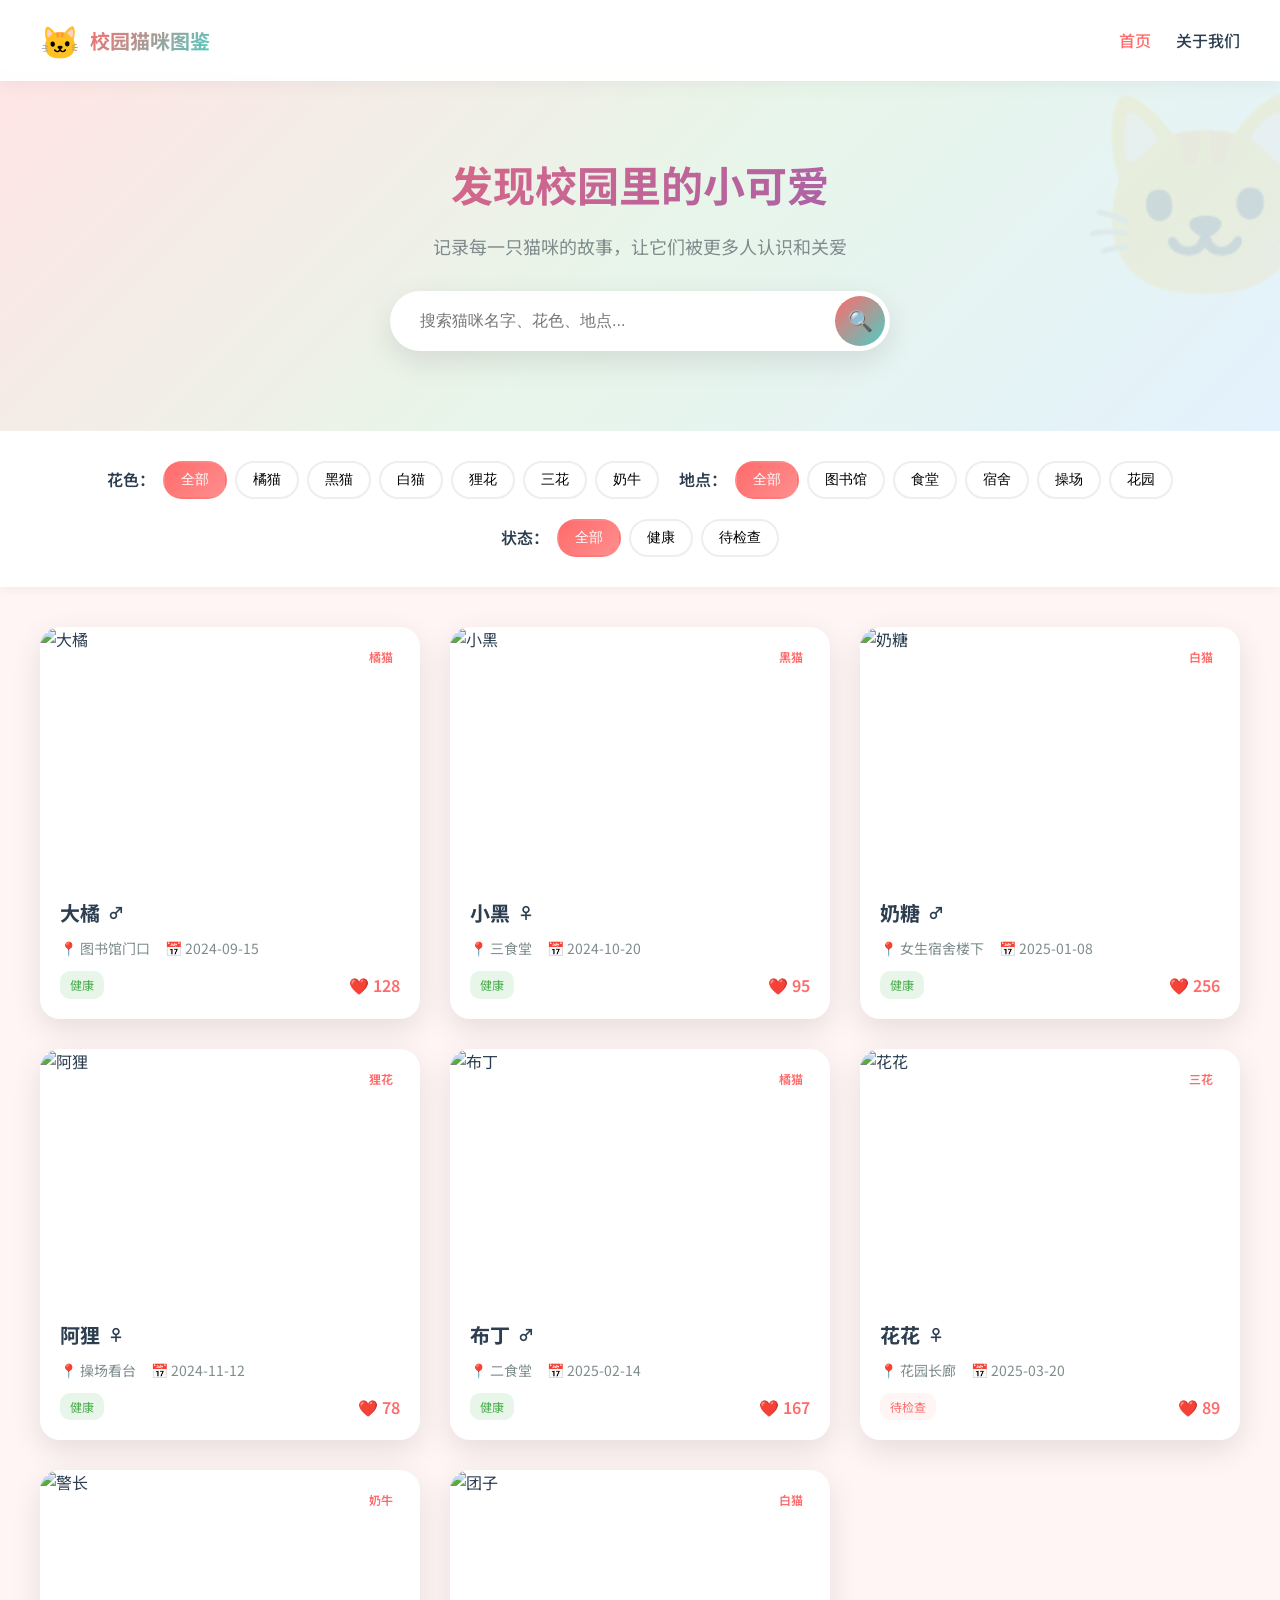
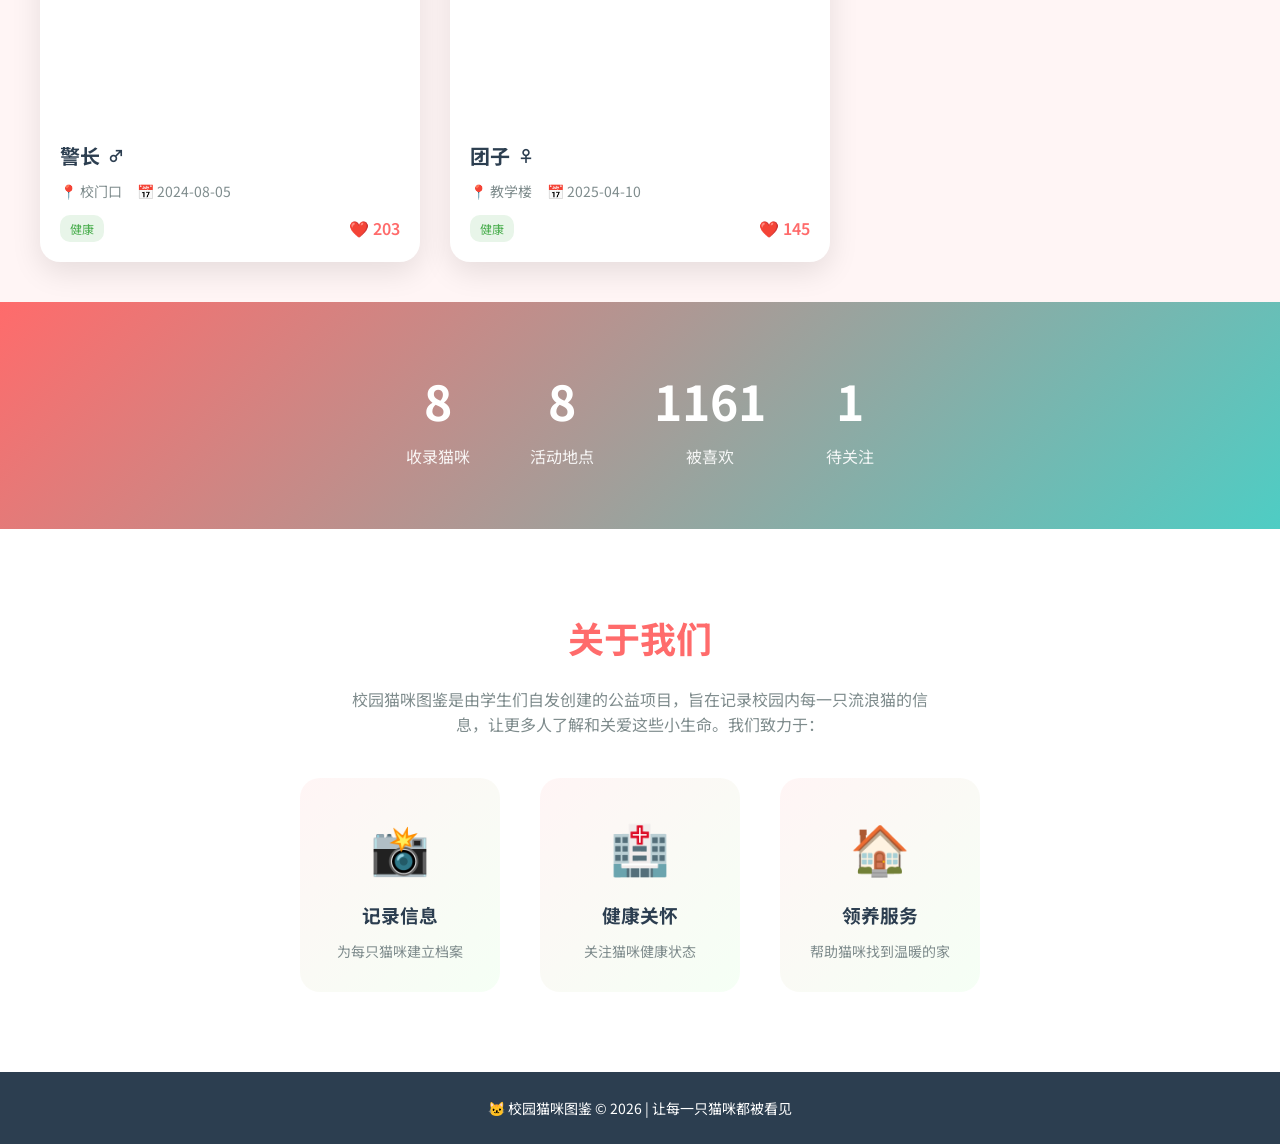
==== index.html @ b3ab3e17 "初始化猫咪图鉴项目" ====
<!DOCTYPE html>
<html lang="zh-CN">
<head>
    <meta charset="UTF-8">
    <meta name="viewport" content="width=device-width, initial-scale=1.0">
    <title>🐱 校园猫咪图鉴</title>
    <link rel="stylesheet" href="styles.css">
    <link href="https://fonts.googleapis.com/css2?family=Noto+Sans+SC:wght@300;400;500;700&display=swap" rel="stylesheet">
</head>
<body>
    <!-- 顶部导航 -->
    <nav class="navbar">
        <div class="nav-brand">
            <span class="logo">🐱</span>
            <h1>校园猫咪图鉴</h1>
        </div>
        <div class="nav-links">
            <a href="#home" class="active">首页</a>
            <a href="#about">关于我们</a>
        </div>
    </nav>

    <!-- 英雄区域 -->
    <section class="hero">
        <div class="hero-content">
            <h2>发现校园里的小可爱</h2>
            <p>记录每一只猫咪的故事，让它们被更多人认识和关爱</p>
            <div class="search-box">
                <input type="text" id="searchInput" placeholder="搜索猫咪名字、花色、地点...">
                <button onclick="searchCats()">🔍</button>
            </div>
        </div>
    </section>

    <!-- 筛选标签 -->
    <section class="filters">
        <div class="filter-group">
            <span class="filter-label">花色：</span>
            <button class="filter-tag active" data-filter="color" data-value="all">全部</button>
            <button class="filter-tag" data-filter="color" data-value="橘猫">橘猫</button>
            <button class="filter-tag" data-filter="color" data-value="黑猫">黑猫</button>
            <button class="filter-tag" data-filter="color" data-value="白猫">白猫</button>
            <button class="filter-tag" data-filter="color" data-value="狸花">狸花</button>
            <button class="filter-tag" data-filter="color" data-value="三花">三花</button>
            <button class="filter-tag" data-filter="color" data-value="奶牛">奶牛</button>
        </div>
        <div class="filter-group">
            <span class="filter-label">地点：</span>
            <button class="filter-tag active" data-filter="location" data-value="all">全部</button>
            <button class="filter-tag" data-filter="location" data-value="图书馆">图书馆</button>
            <button class="filter-tag" data-filter="location" data-value="食堂">食堂</button>
            <button class="filter-tag" data-filter="location" data-value="宿舍">宿舍</button>
            <button class="filter-tag" data-filter="location" data-value="操场">操场</button>
            <button class="filter-tag" data-filter="location" data-value="花园">花园</button>
        </div>
        <div class="filter-group">
            <span class="filter-label">状态：</span>
            <button class="filter-tag active" data-filter="status" data-value="all">全部</button>
            <button class="filter-tag" data-filter="status" data-value="健康">健康</button>
            <button class="filter-tag" data-filter="status" data-value="待检查">待检查</button>
        </div>
    </section>

    <!-- 猫咪卡片展示区 -->
    <section class="cat-grid" id="catGrid">
        <!-- 动态生成 -->
    </section>

    <!-- 猫咪详情弹窗 -->
    <div class="modal" id="catModal">
        <div class="modal-content">
            <button class="modal-close" onclick="closeModal()">&times;</button>
            <div class="modal-body">
                <div class="modal-image">
                    <img id="modalImage" src="" alt="">
                </div>
                <div class="modal-info">
                    <h2 id="modalName"></h2>
                    <div class="info-tags" id="modalTags"></div>
                    <div class="info-details">
                        <p><strong>📍 常出没：</strong><span id="modalLocation"></span></p>
                        <p><strong>🎨 花色：</strong><span id="modalColor"></span></p>
                        <p><strong>😊 性格：</strong><span id="modalPersonality"></span></p>
                        <p><strong>📅 发现时间：</strong><span id="modalDate"></span></p>
                        <p><strong>🏥 健康状态：</strong><span id="modalHealth"></span></p>
                    </div>
                    <div class="info-story">
                        <h3>📖 猫咪故事</h3>
                        <p id="modalStory"></p>
                    </div>
                    <div class="modal-actions">
                        <span class="likes-display">❤️ <span id="modalLikes">0</span> 人喜欢</span>
                    </div>
                </div>
            </div>
        </div>
    </div>

    <!-- 统计区域 -->
    <section class="stats">
        <div class="stat-item">
            <span class="stat-number" id="totalCats">0</span>
            <span class="stat-label">收录猫咪</span>
        </div>
        <div class="stat-item">
            <span class="stat-number" id="totalLocations">0</span>
            <span class="stat-label">活动地点</span>
        </div>
        <div class="stat-item">
            <span class="stat-number" id="totalLikes">0</span>
            <span class="stat-label">被喜欢</span>
        </div>
        <div class="stat-item">
            <span class="stat-number" id="totalAdopted">0</span>
            <span class="stat-label">待关注</span>
        </div>
    </section>

    <!-- 关于我们 -->
    <section class="about" id="about">
        <h2>关于我们</h2>
        <p>校园猫咪图鉴是由学生们自发创建的公益项目，旨在记录校园内每一只流浪猫的信息，让更多人了解和关爱这些小生命。我们致力于：</p>
        <div class="about-features">
            <div class="feature">
                <span class="feature-icon">📸</span>
                <h3>记录信息</h3>
                <p>为每只猫咪建立档案</p>
            </div>
            <div class="feature">
                <span class="feature-icon">🏥</span>
                <h3>健康关怀</h3>
                <p>关注猫咪健康状态</p>
            </div>
            <div class="feature">
                <span class="feature-icon">🏠</span>
                <h3>领养服务</h3>
                <p>帮助猫咪找到温暖的家</p>
            </div>
        </div>
    </section>

    <!-- 页脚 -->
    <footer>
        <p>🐱 校园猫咪图鉴 © 2026 | 让每一只猫咪都被看见</p>
    </footer>

    <script src="app.js"></script>
</body>
</html>
---- styles.css ----
* {
    margin: 0;
    padding: 0;
    box-sizing: border-box;
}

:root {
    --primary: #FF6B6B;
    --primary-dark: #ee5a5a;
    --secondary: #4ECDC4;
    --accent: #FFE66D;
    --bg: #FFF5F5;
    --card-bg: #FFFFFF;
    --text: #2C3E50;
    --text-light: #7F8C8D;
    --shadow: 0 10px 30px rgba(0,0,0,0.1);
    --radius: 20px;
}

body {
    font-family: 'Noto Sans SC', sans-serif;
    background: var(--bg);
    color: var(--text);
    line-height: 1.6;
}

/* 导航栏 */
.navbar {
    position: fixed;
    top: 0;
    left: 0;
    right: 0;
    background: rgba(255,255,255,0.95);
    -webkit-backdrop-filter: blur(10px);
    backdrop-filter: blur(10px);
    padding: 15px 40px;
    display: flex;
    justify-content: space-between;
    align-items: center;
    z-index: 1000;
    box-shadow: 0 2px 20px rgba(0,0,0,0.05);
}

.nav-brand {
    display: flex;
    align-items: center;
    gap: 10px;
}

.logo {
    font-size: 32px;
    animation: bounce 2s infinite;
}

@keyframes bounce {
    0%, 100% { transform: translateY(0); }
    50% { transform: translateY(-5px); }
}

.nav-brand h1 {
    font-size: 20px;
    font-weight: 700;
    background: linear-gradient(135deg, var(--primary), var(--secondary));
    -webkit-background-clip: text;
    -webkit-text-fill-color: transparent;
}

.nav-links {
    display: flex;
    align-items: center;
    gap: 25px;
}

.nav-links a {
    text-decoration: none;
    color: var(--text);
    font-weight: 500;
    transition: color 0.3s;
}

.nav-links a:hover,
.nav-links a.active {
    color: var(--primary);
}

.btn-add {
    background: linear-gradient(135deg, var(--primary), #FF8E8E);
    color: white;
    border: none;
    padding: 10px 20px;
    border-radius: 25px;
    font-weight: 600;
    cursor: pointer;
    transition: transform 0.3s, box-shadow 0.3s;
}

.btn-add:hover {
    transform: translateY(-2px);
    box-shadow: 0 5px 20px rgba(255,107,107,0.4);
}

/* 英雄区域 */
.hero {
    margin-top: 70px;
    padding: 80px 40px;
    background: linear-gradient(135deg, #FFE5E5 0%, #E8F5E9 50%, #E3F2FD 100%);
    text-align: center;
    position: relative;
    overflow: hidden;
}

.hero::before {
    content: '🐱';
    position: absolute;
    font-size: 200px;
    opacity: 0.1;
    top: -50px;
    right: -50px;
    animation: float 6s ease-in-out infinite;
}

@keyframes float {
    0%, 100% { transform: translateY(0) rotate(0deg); }
    50% { transform: translateY(-20px) rotate(10deg); }
}

.hero-content {
    position: relative;
    z-index: 1;
}

.hero h2 {
    font-size: 42px;
    font-weight: 700;
    margin-bottom: 15px;
    background: linear-gradient(135deg, var(--primary), #845EC2);
    -webkit-background-clip: text;
    -webkit-text-fill-color: transparent;
}

.hero p {
    font-size: 18px;
    color: var(--text-light);
    margin-bottom: 30px;
}

.search-box {
    display: flex;
    max-width: 500px;
    margin: 0 auto;
    background: white;
    border-radius: 50px;
    padding: 5px;
    box-shadow: var(--shadow);
}

.search-box input {
    flex: 1;
    border: none;
    padding: 15px 25px;
    font-size: 16px;
    border-radius: 50px;
    outline: none;
}

.search-box button {
    background: linear-gradient(135deg, var(--primary), var(--secondary));
    color: white;
    border: none;
    width: 50px;
    height: 50px;
    border-radius: 50%;
    font-size: 20px;
    cursor: pointer;
    transition: transform 0.3s;
}

.search-box button:hover {
    transform: scale(1.1);
}

/* 筛选标签 */
.filters {
    padding: 30px 40px;
    background: white;
    display: flex;
    flex-wrap: wrap;
    gap: 20px;
    justify-content: center;
    box-shadow: 0 2px 10px rgba(0,0,0,0.05);
}

.filter-group {
    display: flex;
    align-items: center;
    gap: 8px;
    flex-wrap: wrap;
}

.filter-label {
    font-weight: 600;
    color: var(--text);
}

.filter-tag {
    padding: 8px 16px;
    border: 2px solid #EEE;
    background: white;
    border-radius: 20px;
    cursor: pointer;
    transition: all 0.3s;
    font-size: 14px;
}

.filter-tag:hover {
    border-color: var(--primary);
    color: var(--primary);
}

.filter-tag.active {
    background: linear-gradient(135deg, var(--primary), #FF8E8E);
    color: white;
    border-color: transparent;
}

/* 猫咪卡片网格 */
.cat-grid {
    display: grid;
    grid-template-columns: repeat(auto-fill, minmax(280px, 1fr));
    gap: 30px;
    padding: 40px;
    max-width: 1400px;
    margin: 0 auto;
}

.cat-card {
    background: var(--card-bg);
    border-radius: var(--radius);
    overflow: hidden;
    box-shadow: var(--shadow);
    transition: all 0.4s cubic-bezier(0.175, 0.885, 0.32, 1.275);
    cursor: pointer;
    position: relative;
}

.cat-card:hover {
    transform: translateY(-10px) scale(1.02);
    box-shadow: 0 20px 40px rgba(0,0,0,0.15);
}

.cat-card .card-image {
    height: 250px;
    overflow: hidden;
    position: relative;
}

.cat-card .card-image img {
    width: 100%;
    height: 100%;
    object-fit: cover;
    transition: transform 0.5s;
}

.cat-card:hover .card-image img {
    transform: scale(1.1);
}

.cat-card .card-badge {
    position: absolute;
    top: 15px;
    right: 15px;
    background: rgba(255,255,255,0.9);
    -webkit-backdrop-filter: blur(5px);
    backdrop-filter: blur(5px);
    padding: 5px 12px;
    border-radius: 15px;
    font-size: 12px;
    font-weight: 600;
    color: var(--primary);
}

.cat-card .card-content {
    padding: 20px;
}

.cat-card .card-name {
    font-size: 20px;
    font-weight: 700;
    margin-bottom: 8px;
    display: flex;
    align-items: center;
    gap: 8px;
}

.cat-card .card-name .gender {
    font-size: 16px;
}

.cat-card .card-meta {
    display: flex;
    gap: 15px;
    color: var(--text-light);
    font-size: 14px;
    margin-bottom: 12px;
}

.cat-card .card-meta span {
    display: flex;
    align-items: center;
    gap: 4px;
}

.cat-card .card-tags {
    display: flex;
    gap: 8px;
    flex-wrap: wrap;
}

.cat-card .card-tag {
    padding: 4px 10px;
    background: #FFF5F5;
    color: var(--primary);
    border-radius: 10px;
    font-size: 12px;
}

.cat-card .card-tag.green {
    background: #E8F5E9;
    color: #4CAF50;
}

.cat-card .card-tag.blue {
    background: #E3F2FD;
    color: #2196F3;
}

.cat-card .card-likes {
    position: absolute;
    bottom: 20px;
    right: 20px;
    display: flex;
    align-items: center;
    gap: 5px;
    color: var(--primary);
    font-weight: 600;
}

/* 弹窗样式 */
.modal {
    display: none;
    position: fixed;
    top: 0;
    left: 0;
    right: 0;
    bottom: 0;
    background: rgba(0,0,0,0.5);
    -webkit-backdrop-filter: blur(5px);
    backdrop-filter: blur(5px);
    z-index: 2000;
    justify-content: center;
    align-items: center;
    padding: 20px;
}

.modal.active {
    display: flex;
    animation: fadeIn 0.3s;
}

@keyframes fadeIn {
    from { opacity: 0; }
    to { opacity: 1; }
}

.modal-content {
    background: white;
    border-radius: var(--radius);
    max-width: 900px;
    width: 100%;
    max-height: 90vh;
    overflow-y: auto;
    position: relative;
    animation: slideUp 0.3s;
}

@keyframes slideUp {
    from { transform: translateY(50px); opacity: 0; }
    to { transform: translateY(0); opacity: 1; }
}

.modal-close {
    position: absolute;
    top: 15px;
    right: 15px;
    background: rgba(0,0,0,0.1);
    border: none;
    width: 36px;
    height: 36px;
    border-radius: 50%;
    font-size: 20px;
    cursor: pointer;
    z-index: 10;
    transition: background 0.3s;
}

.modal-close:hover {
    background: rgba(0,0,0,0.2);
}

.modal-body {
    display: grid;
    grid-template-columns: 1fr 1fr;
    min-height: 400px;
}

.modal-image {
    background: #f5f5f5;
}

.modal-image img {
    width: 100%;
    height: 100%;
    object-fit: cover;
}

.modal-info {
    padding: 30px;
}

.modal-info h2 {
    font-size: 28px;
    margin-bottom: 15px;
    color: var(--primary);
}

.info-tags {
    display: flex;
    gap: 8px;
    margin-bottom: 20px;
    flex-wrap: wrap;
}

.info-tag {
    padding: 6px 14px;
    background: linear-gradient(135deg, var(--primary), #FF8E8E);
    color: white;
    border-radius: 15px;
    font-size: 13px;
}

.info-details {
    margin-bottom: 20px;
}

.info-details p {
    margin-bottom: 10px;
    font-size: 15px;
}

.info-story {
    background: #FFF5F5;
    padding: 15px;
    border-radius: 15px;
    margin-bottom: 20px;
}

.info-story h3 {
    margin-bottom: 10px;
    font-size: 16px;
}

.info-story p {
    color: var(--text-light);
    font-size: 14px;
    line-height: 1.8;
}

.modal-actions {
    display: flex;
    gap: 15px;
}

.btn-like {
    flex: 1;
    padding: 12px;
    background: linear-gradient(135deg, #FF6B6B, #FF8E8E);
    color: white;
    border: none;
    border-radius: 12px;
    font-size: 16px;
    font-weight: 600;
    cursor: pointer;
    transition: transform 0.3s;
}

.btn-like:hover {
    transform: scale(1.02);
}

.btn-adopt {
    flex: 1;
    padding: 12px;
    background: linear-gradient(135deg, var(--secondary), #45B7AA);
    color: white;
    border: none;
    border-radius: 12px;
    font-size: 16px;
    font-weight: 600;
    cursor: pointer;
    transition: transform 0.3s;
}

.btn-adopt:hover {
    transform: scale(1.02);
}

.likes-display {
    display: flex;
    align-items: center;
    gap: 8px;
    padding: 12px 20px;
    background: linear-gradient(135deg, #FFF5F5, #FFE5E5);
    border-radius: 12px;
    font-size: 16px;
    font-weight: 600;
    color: var(--primary);
}

/* 添加猫咪表单 */
.modal-form {
    padding: 40px;
}

.modal-form h2 {
    text-align: center;
    margin-bottom: 30px;
    color: var(--primary);
}

.form-group {
    margin-bottom: 20px;
}

.form-group label {
    display: block;
    margin-bottom: 8px;
    font-weight: 600;
    color: var(--text);
}

.form-group input,
.form-group select,
.form-group textarea {
    width: 100%;
    padding: 12px 16px;
    border: 2px solid #EEE;
    border-radius: 12px;
    font-size: 15px;
    transition: border-color 0.3s;
    font-family: inherit;
}

.form-group input:focus,
.form-group select:focus,
.form-group textarea:focus {
    outline: none;
    border-color: var(--primary);
}

.btn-submit {
    width: 100%;
    padding: 14px;
    background: linear-gradient(135deg, var(--primary), var(--secondary));
    color: white;
    border: none;
    border-radius: 12px;
    font-size: 16px;
    font-weight: 600;
    cursor: pointer;
    transition: transform 0.3s, box-shadow 0.3s;
}

.btn-submit:hover {
    transform: translateY(-2px);
    box-shadow: 0 10px 30px rgba(255,107,107,0.4);
}

/* 统计区域 */
.stats {
    display: flex;
    justify-content: center;
    gap: 60px;
    padding: 60px 40px;
    background: linear-gradient(135deg, var(--primary), var(--secondary));
    color: white;
}

.stat-item {
    text-align: center;
}

.stat-number {
    display: block;
    font-size: 48px;
    font-weight: 700;
    margin-bottom: 5px;
}

.stat-label {
    font-size: 16px;
    opacity: 0.9;
}

/* 关于我们 */
.about {
    padding: 80px 40px;
    text-align: center;
    background: white;
}

.about h2 {
    font-size: 36px;
    margin-bottom: 20px;
    color: var(--primary);
}

.about > p {
    max-width: 600px;
    margin: 0 auto 40px;
    color: var(--text-light);
    font-size: 16px;
}

.about-features {
    display: flex;
    justify-content: center;
    gap: 40px;
    flex-wrap: wrap;
}

.feature {
    background: linear-gradient(135deg, #FFF5F5, #F5FFF5);
    padding: 30px;
    border-radius: var(--radius);
    width: 200px;
    transition: transform 0.3s;
}

.feature:hover {
    transform: translateY(-5px);
}

.feature-icon {
    font-size: 48px;
    display: block;
    margin-bottom: 15px;
}

.feature h3 {
    margin-bottom: 10px;
    color: var(--text);
}

.feature p {
    color: var(--text-light);
    font-size: 14px;
}

/* 页脚 */
footer {
    background: var(--text);
    color: white;
    text-align: center;
    padding: 25px;
    font-size: 14px;
}

/* 响应式设计 */
@media (max-width: 768px) {
    .navbar {
        padding: 12px 20px;
        flex-direction: column;
        gap: 10px;
    }

    .nav-links {
        gap: 15px;
    }

    .hero {
        padding: 60px 20px;
    }

    .hero h2 {
        font-size: 28px;
    }

    .filters {
        padding: 20px;
        gap: 15px;
    }

    .cat-grid {
        padding: 20px;
        gap: 20px;
    }

    .modal-body {
        grid-template-columns: 1fr;
    }

    .modal-image {
        height: 250px;
    }

    .stats {
        flex-direction: column;
        gap: 30px;
    }

    .about-features {
        flex-direction: column;
        align-items: center;
    }
}

/* 空状态 */
.empty-state {
    text-align: center;
    padding: 60px 20px;
    grid-column: 1 / -1;
}

.empty-state .emoji {
    font-size: 80px;
    margin-bottom: 20px;
}

.empty-state h3 {
    font-size: 24px;
    margin-bottom: 10px;
    color: var(--text);
}

.empty-state p {
    color: var(--text-light);
}

/* 加载动画 */
.loading {
    display: flex;
    justify-content: center;
    padding: 40px;
}

.loading-dot {
    width: 12px;
    height: 12px;
    background: var(--primary);
    border-radius: 50%;
    margin: 0 5px;
    animation: loading 1.4s infinite ease-in-out both;
}

.loading-dot:nth-child(1) { animation-delay: -0.32s; }
.loading-dot:nth-child(2) { animation-delay: -0.16s; }

@keyframes loading {
    0%, 80%, 100% { transform: scale(0); }
    40% { transform: scale(1); }
}
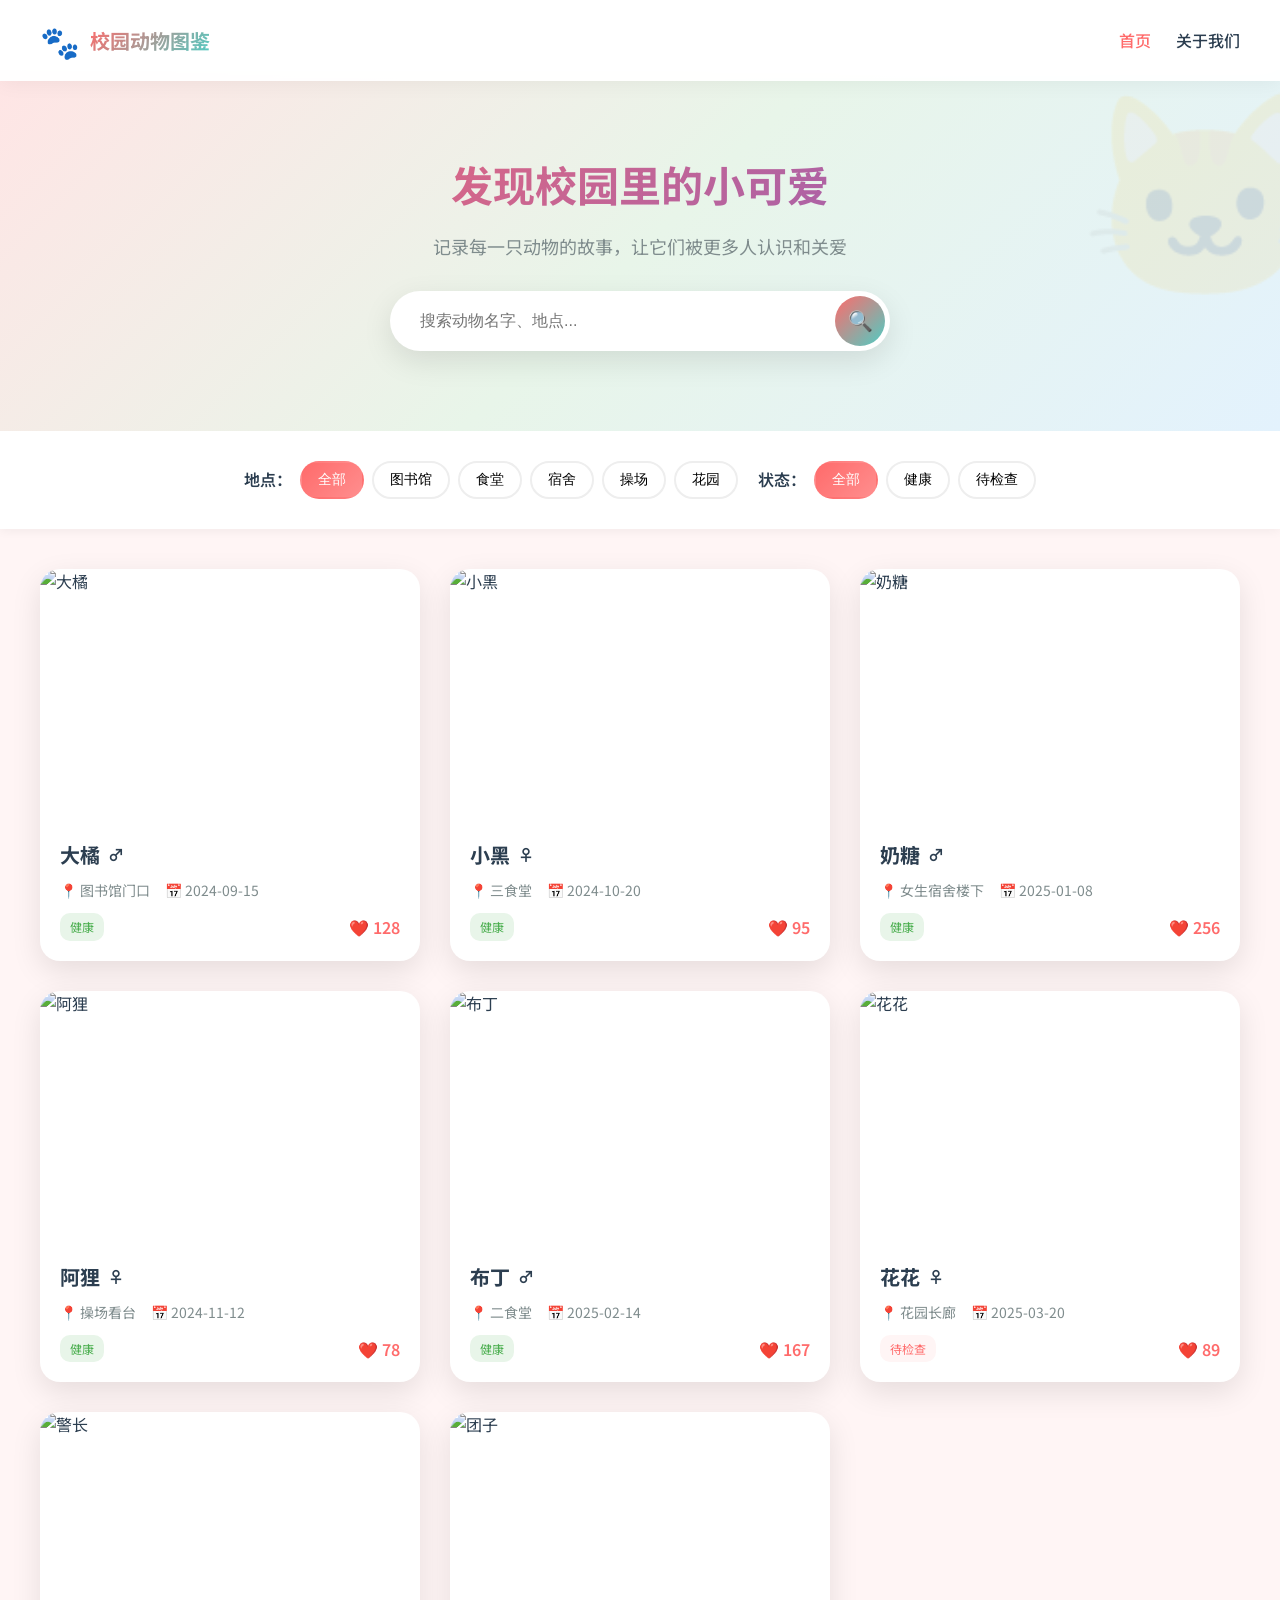
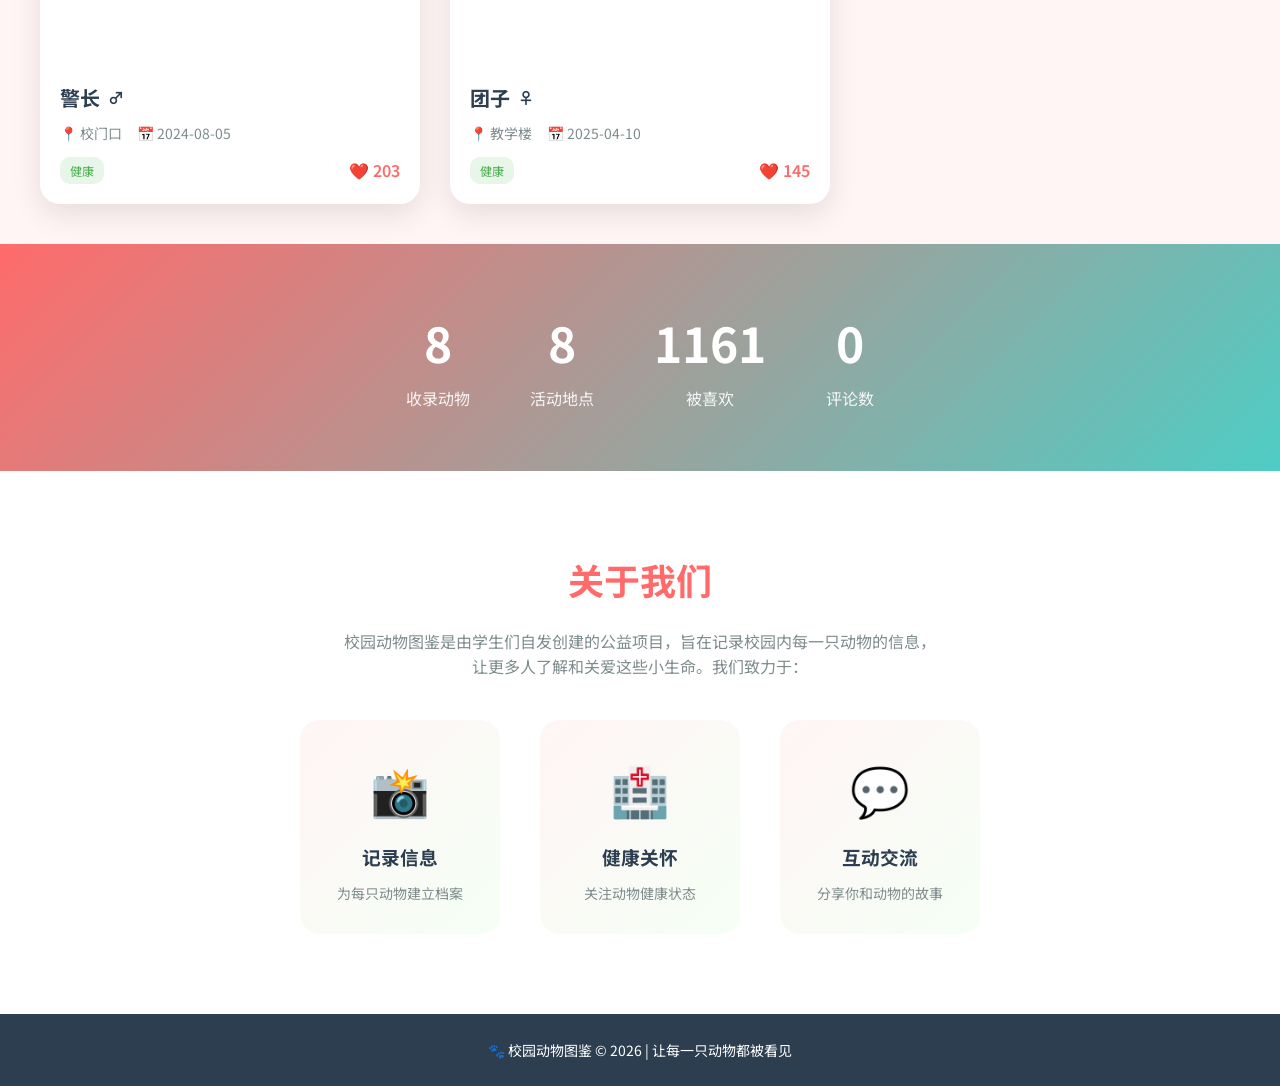
==== commit e388d165: "改为校园动物图鉴，添加评论功能" ====
--- a/index.html
+++ b/index.html
@@ -3,7 +3,7 @@
 <head>
     <meta charset="UTF-8">
     <meta name="viewport" content="width=device-width, initial-scale=1.0">
-    <title>🐱 校园猫咪图鉴</title>
+    <title>🐾 校园动物图鉴</title>
     <link rel="stylesheet" href="styles.css">
     <link href="https://fonts.googleapis.com/css2?family=Noto+Sans+SC:wght@300;400;500;700&display=swap" rel="stylesheet">
 </head>
@@ -11,8 +11,8 @@
     <!-- 顶部导航 -->
     <nav class="navbar">
         <div class="nav-brand">
-            <span class="logo">🐱</span>
-            <h1>校园猫咪图鉴</h1>
+            <span class="logo">🐾</span>
+            <h1>校园动物图鉴</h1>
         </div>
         <div class="nav-links">
             <a href="#home" class="active">首页</a>
@@ -24,9 +24,9 @@
     <section class="hero">
         <div class="hero-content">
             <h2>发现校园里的小可爱</h2>
-            <p>记录每一只猫咪的故事，让它们被更多人认识和关爱</p>
+            <p>记录每一只动物的故事，让它们被更多人认识和关爱</p>
             <div class="search-box">
-                <input type="text" id="searchInput" placeholder="搜索猫咪名字、花色、地点...">
+                <input type="text" id="searchInput" placeholder="搜索动物名字、地点...">
                 <button onclick="searchCats()">🔍</button>
             </div>
         </div>
@@ -34,16 +34,6 @@
 
     <!-- 筛选标签 -->
     <section class="filters">
-        <div class="filter-group">
-            <span class="filter-label">花色：</span>
-            <button class="filter-tag active" data-filter="color" data-value="all">全部</button>
-            <button class="filter-tag" data-filter="color" data-value="橘猫">橘猫</button>
-            <button class="filter-tag" data-filter="color" data-value="黑猫">黑猫</button>
-            <button class="filter-tag" data-filter="color" data-value="白猫">白猫</button>
-            <button class="filter-tag" data-filter="color" data-value="狸花">狸花</button>
-            <button class="filter-tag" data-filter="color" data-value="三花">三花</button>
-            <button class="filter-tag" data-filter="color" data-value="奶牛">奶牛</button>
-        </div>
         <div class="filter-group">
             <span class="filter-label">地点：</span>
             <button class="filter-tag active" data-filter="location" data-value="all">全部</button>
@@ -61,12 +51,12 @@
         </div>
     </section>
 
-    <!-- 猫咪卡片展示区 -->
+    <!-- 动物卡片展示区 -->
     <section class="cat-grid" id="catGrid">
         <!-- 动态生成 -->
     </section>
 
-    <!-- 猫咪详情弹窗 -->
+    <!-- 动物详情弹窗 -->
     <div class="modal" id="catModal">
         <div class="modal-content">
             <button class="modal-close" onclick="closeModal()">&times;</button>
@@ -79,17 +69,29 @@
                     <div class="info-tags" id="modalTags"></div>
                     <div class="info-details">
                         <p><strong>📍 常出没：</strong><span id="modalLocation"></span></p>
-                        <p><strong>🎨 花色：</strong><span id="modalColor"></span></p>
                         <p><strong>😊 性格：</strong><span id="modalPersonality"></span></p>
                         <p><strong>📅 发现时间：</strong><span id="modalDate"></span></p>
                         <p><strong>🏥 健康状态：</strong><span id="modalHealth"></span></p>
                     </div>
                     <div class="info-story">
-                        <h3>📖 猫咪故事</h3>
+                        <h3>📖 动物故事</h3>
                         <p id="modalStory"></p>
                     </div>
                     <div class="modal-actions">
-                        <span class="likes-display">❤️ <span id="modalLikes">0</span> 人喜欢</span>
+                        <button type="button" class="btn-like" onclick="likeCat()">❤️ 喜欢</button>
+                        <span class="likes-count"><span id="modalLikes">0</span> 人喜欢</span>
+                    </div>
+
+                    <!-- 评论区 -->
+                    <div class="comments-section">
+                        <h3>💬 评论区</h3>
+                        <div class="comment-form">
+                            <textarea id="commentInput" placeholder="说点什么吧..."></textarea>
+                            <button type="button" class="btn-comment" onclick="addComment()">发表评论</button>
+                        </div>
+                        <div class="comments-list" id="commentsList">
+                            <!-- 动态生成 -->
+                        </div>
                     </div>
                 </div>
             </div>
@@ -100,7 +102,7 @@
     <section class="stats">
         <div class="stat-item">
             <span class="stat-number" id="totalCats">0</span>
-            <span class="stat-label">收录猫咪</span>
+            <span class="stat-label">收录动物</span>
         </div>
         <div class="stat-item">
             <span class="stat-number" id="totalLocations">0</span>
@@ -111,37 +113,37 @@
             <span class="stat-label">被喜欢</span>
         </div>
         <div class="stat-item">
-            <span class="stat-number" id="totalAdopted">0</span>
-            <span class="stat-label">待关注</span>
+            <span class="stat-number" id="totalComments">0</span>
+            <span class="stat-label">评论数</span>
         </div>
     </section>
 
     <!-- 关于我们 -->
     <section class="about" id="about">
         <h2>关于我们</h2>
-        <p>校园猫咪图鉴是由学生们自发创建的公益项目，旨在记录校园内每一只流浪猫的信息，让更多人了解和关爱这些小生命。我们致力于：</p>
+        <p>校园动物图鉴是由学生们自发创建的公益项目，旨在记录校园内每一只动物的信息，让更多人了解和关爱这些小生命。我们致力于：</p>
         <div class="about-features">
             <div class="feature">
                 <span class="feature-icon">📸</span>
                 <h3>记录信息</h3>
-                <p>为每只猫咪建立档案</p>
+                <p>为每只动物建立档案</p>
             </div>
             <div class="feature">
                 <span class="feature-icon">🏥</span>
                 <h3>健康关怀</h3>
-                <p>关注猫咪健康状态</p>
+                <p>关注动物健康状态</p>
             </div>
             <div class="feature">
-                <span class="feature-icon">🏠</span>
-                <h3>领养服务</h3>
-                <p>帮助猫咪找到温暖的家</p>
+                <span class="feature-icon">💬</span>
+                <h3>互动交流</h3>
+                <p>分享你和动物的故事</p>
             </div>
         </div>
     </section>
 
     <!-- 页脚 -->
     <footer>
-        <p>🐱 校园猫咪图鉴 © 2026 | 让每一只猫咪都被看见</p>
+        <p>🐾 校园动物图鉴 © 2026 | 让每一只动物都被看见</p>
     </footer>
 
     <script src="app.js"></script>
--- a/styles.css
+++ b/styles.css
@@ -514,16 +514,38 @@
     transform: scale(1.02);
 }
 
-.likes-display {
+.modal-actions {
     display: flex;
     align-items: center;
-    gap: 8px;
-    padding: 12px 20px;
+    gap: 15px;
+}
+
+.btn-like {
+    padding: 12px 24px;
     background: linear-gradient(135deg, #FFF5F5, #FFE5E5);
+    color: var(--primary);
+    border: 2px solid var(--primary);
     border-radius: 12px;
     font-size: 16px;
     font-weight: 600;
-    color: var(--primary);
+    cursor: pointer;
+    transition: all 0.3s;
+}
+
+.btn-like:hover {
+    background: linear-gradient(135deg, var(--primary), #FF8E8E);
+    color: white;
+    transform: scale(1.05);
+}
+
+.btn-like.liked {
+    background: linear-gradient(135deg, var(--primary), #FF8E8E);
+    color: white;
+}
+
+.likes-count {
+    font-size: 15px;
+    color: var(--text-light);
 }
 
 /* 添加猫咪表单 */
@@ -769,3 +791,91 @@
     0%, 80%, 100% { transform: scale(0); }
     40% { transform: scale(1); }
 }
+
+/* 评论区样式 */
+.comments-section {
+    margin-top: 20px;
+    border-top: 2px solid #f0f0f0;
+    padding-top: 20px;
+}
+
+.comments-section h3 {
+    font-size: 18px;
+    margin-bottom: 15px;
+    color: var(--text);
+}
+
+.comment-form {
+    display: flex;
+    gap: 10px;
+    margin-bottom: 20px;
+}
+
+.comment-form textarea {
+    flex: 1;
+    padding: 12px;
+    border: 2px solid #eee;
+    border-radius: 12px;
+    font-size: 14px;
+    font-family: inherit;
+    resize: none;
+    min-height: 60px;
+    transition: border-color 0.3s;
+}
+
+.comment-form textarea:focus {
+    outline: none;
+    border-color: var(--primary);
+}
+
+.btn-comment {
+    padding: 12px 20px;
+    background: linear-gradient(135deg, var(--secondary), #45B7AA);
+    color: white;
+    border: none;
+    border-radius: 12px;
+    font-size: 14px;
+    font-weight: 600;
+    cursor: pointer;
+    transition: transform 0.3s;
+    white-space: nowrap;
+}
+
+.btn-comment:hover {
+    transform: scale(1.05);
+}
+
+.comments-list {
+    max-height: 300px;
+    overflow-y: auto;
+}
+
+.comment-item {
+    background: #f8f9fa;
+    padding: 12px 15px;
+    border-radius: 10px;
+    margin-bottom: 10px;
+}
+
+.comment-item:last-child {
+    margin-bottom: 0;
+}
+
+.comment-content {
+    font-size: 14px;
+    color: var(--text);
+    margin-bottom: 5px;
+    line-height: 1.5;
+}
+
+.comment-time {
+    font-size: 12px;
+    color: var(--text-light);
+}
+
+.no-comments {
+    text-align: center;
+    color: var(--text-light);
+    font-size: 14px;
+    padding: 20px;
+}
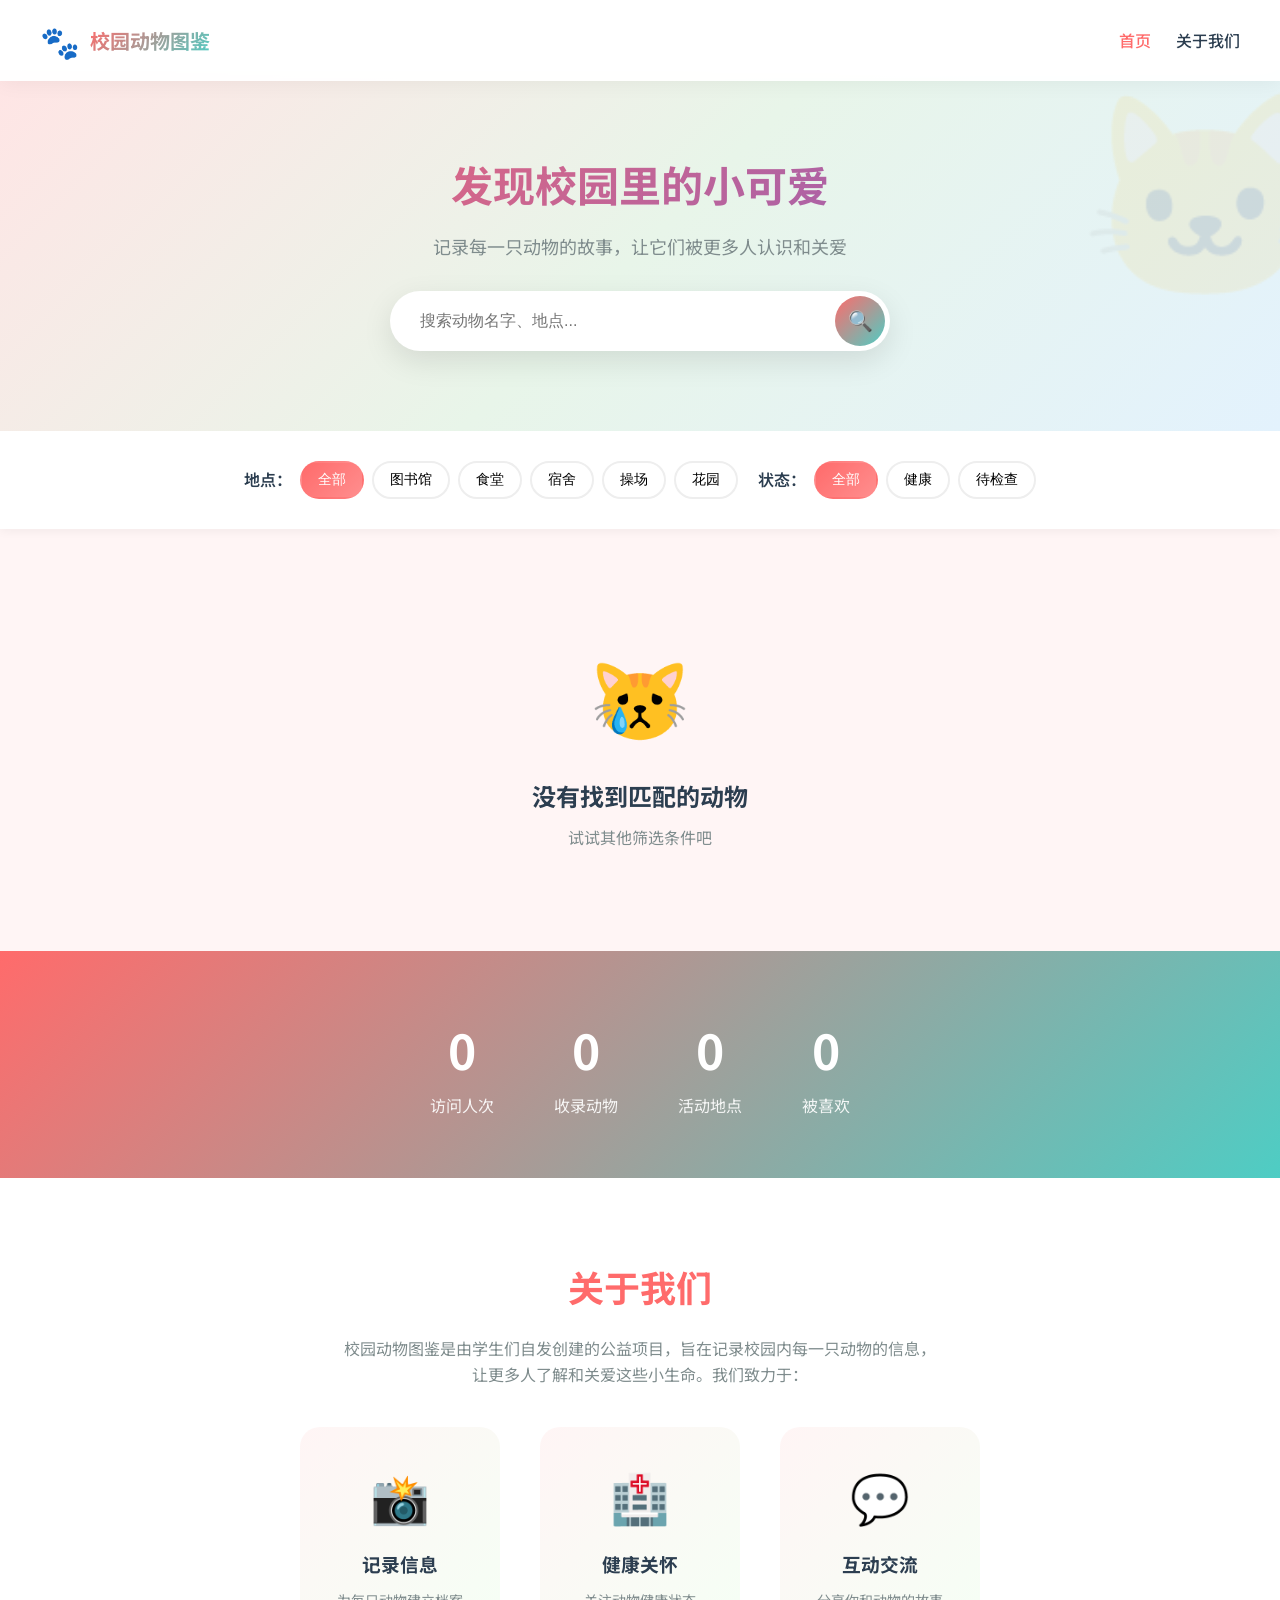
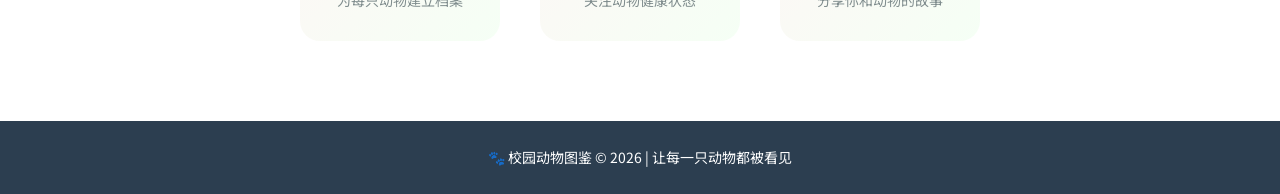
==== commit 2e9b066c: "添加网页访问人次统计" ====
--- a/index.html
+++ b/index.html
@@ -101,6 +101,10 @@
     <!-- 统计区域 -->
     <section class="stats">
         <div class="stat-item">
+            <span class="stat-number" id="totalVisits">0</span>
+            <span class="stat-label">访问人次</span>
+        </div>
+        <div class="stat-item">
             <span class="stat-number" id="totalCats">0</span>
             <span class="stat-label">收录动物</span>
         </div>
@@ -111,10 +115,6 @@
         <div class="stat-item">
             <span class="stat-number" id="totalLikes">0</span>
             <span class="stat-label">被喜欢</span>
-        </div>
-        <div class="stat-item">
-            <span class="stat-number" id="totalComments">0</span>
-            <span class="stat-label">评论数</span>
         </div>
     </section>
 
